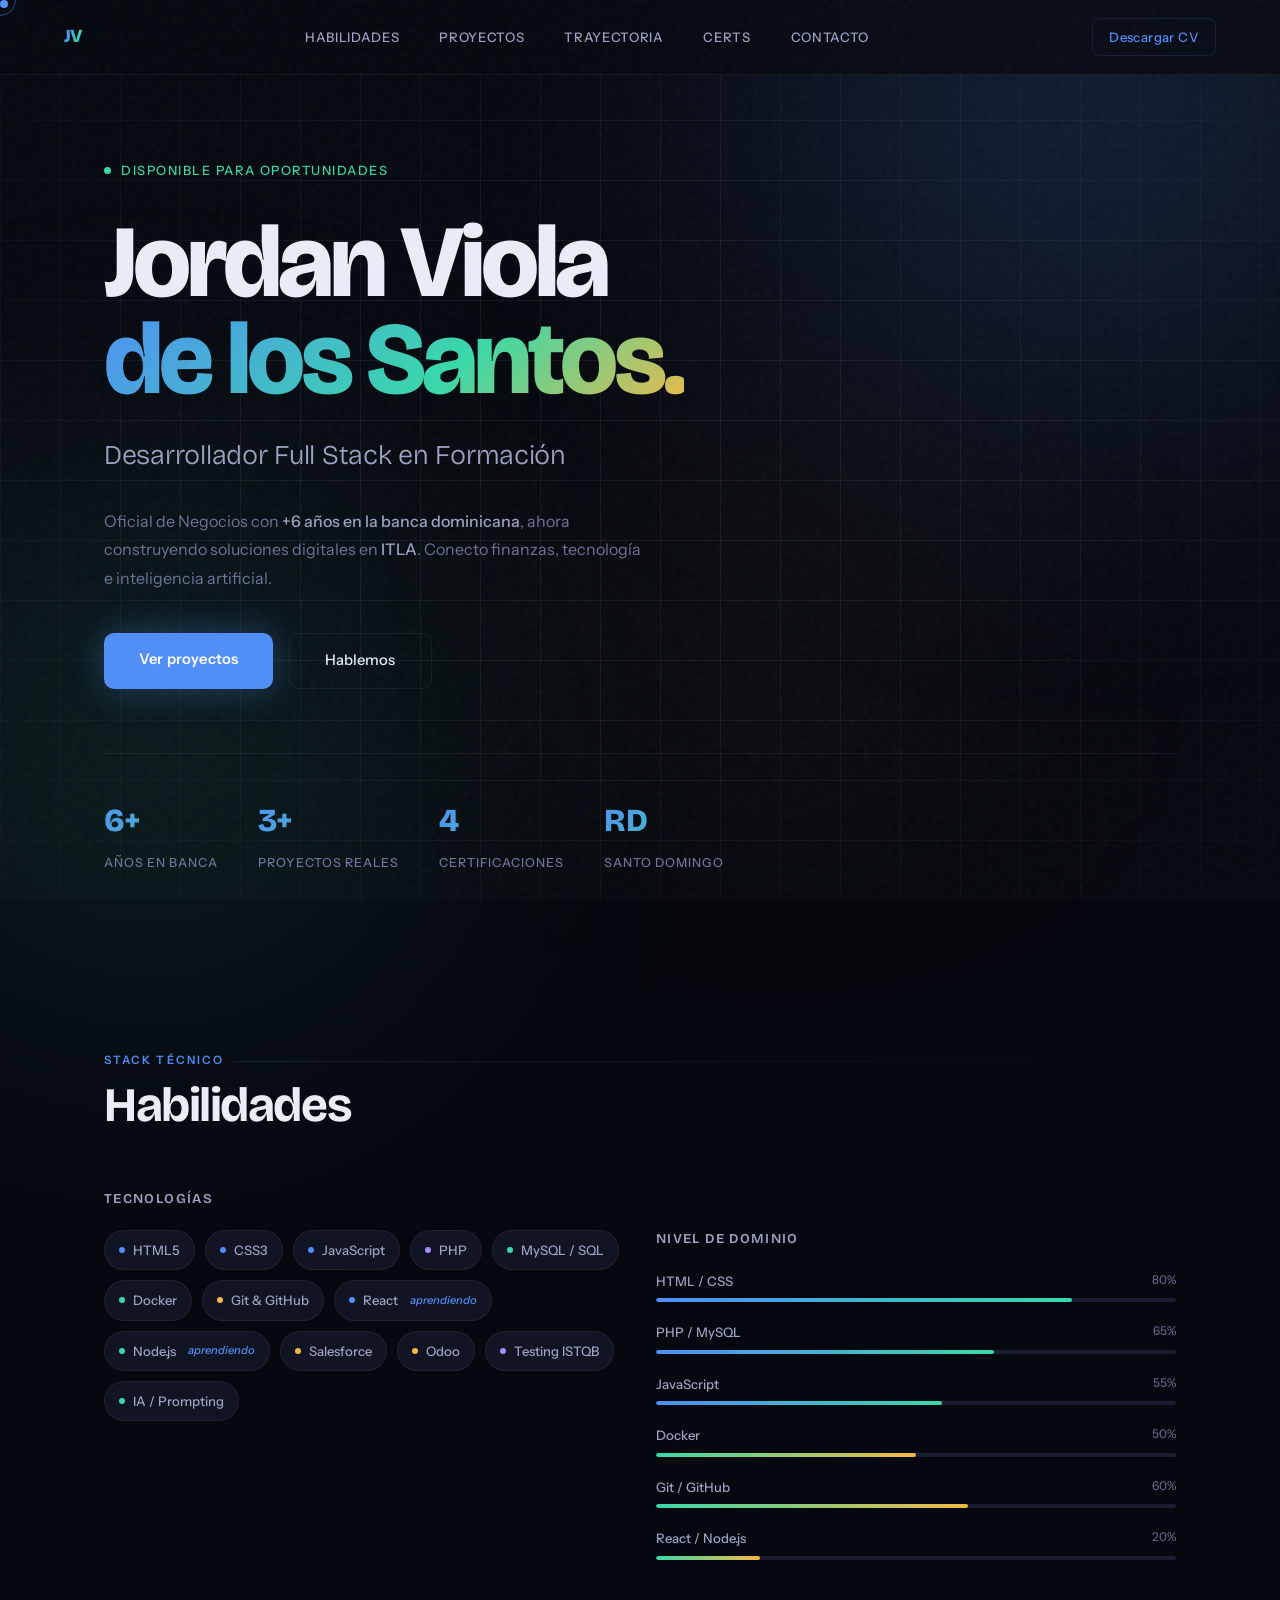
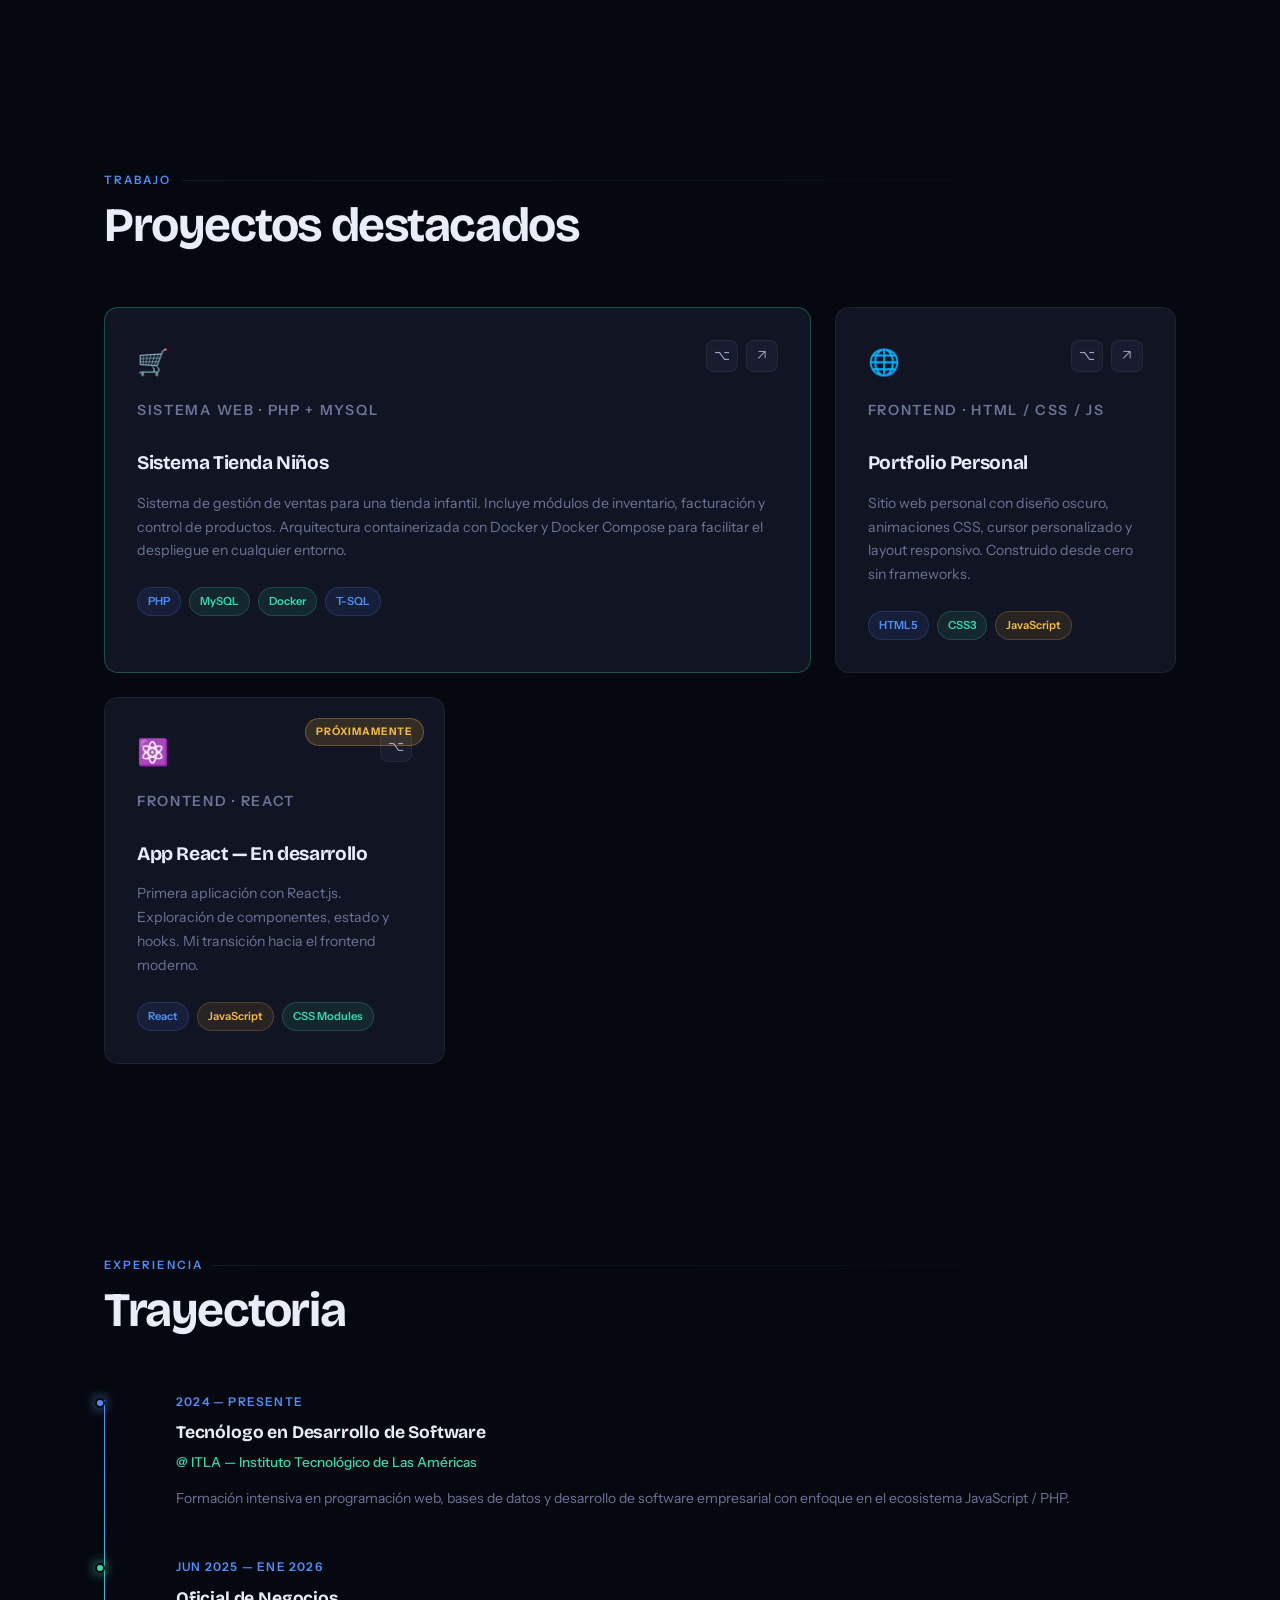
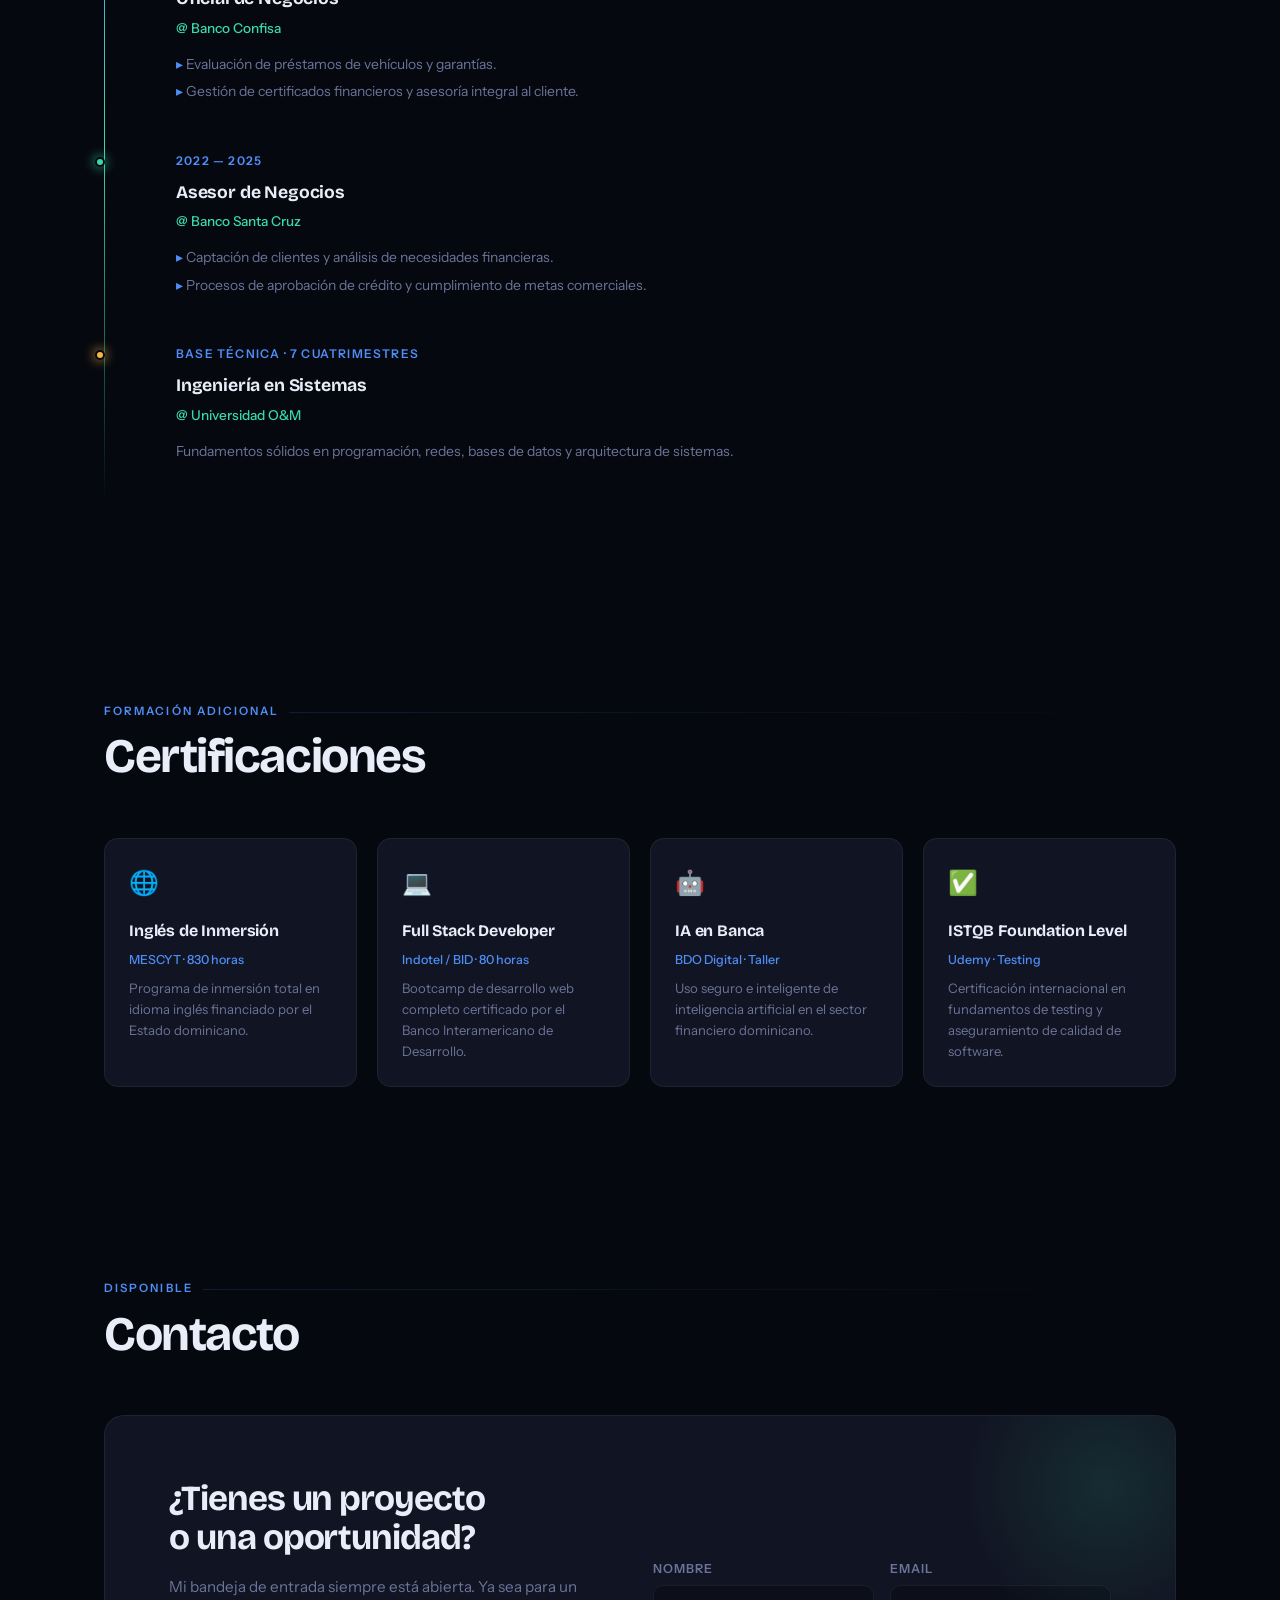
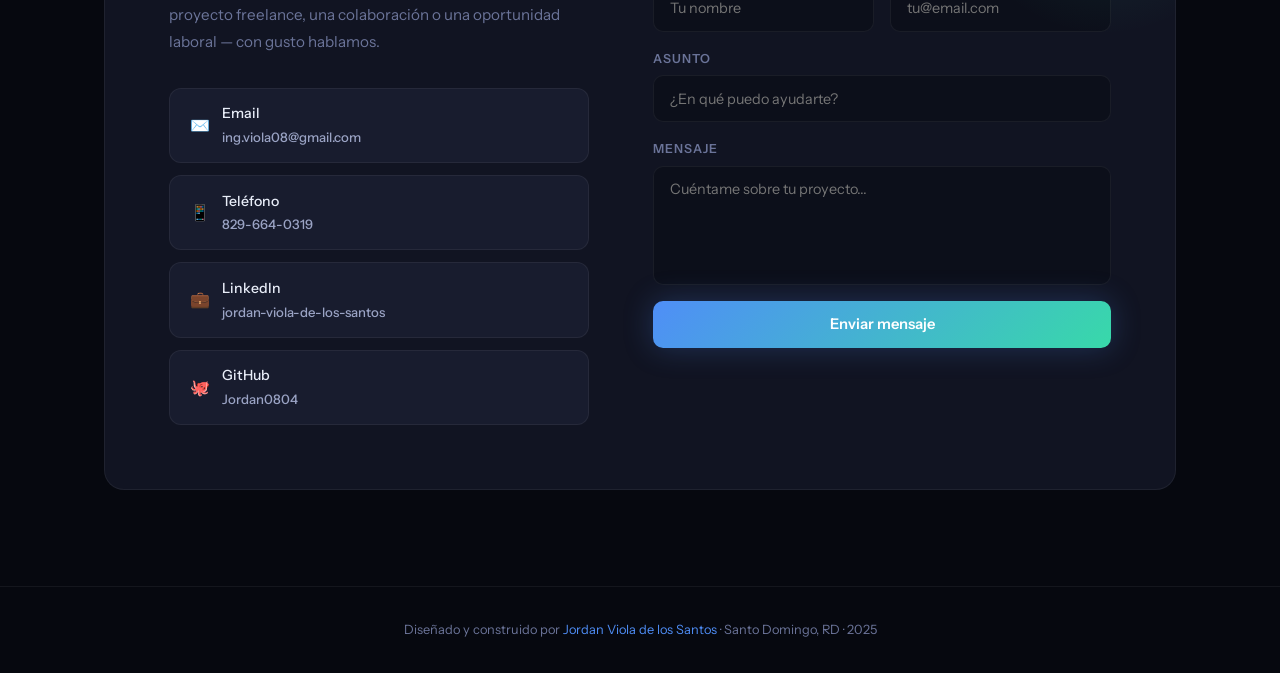
==== index.html @ 182621d2 "Subiendo mi landing page actualizada" ====
<!DOCTYPE html>
<html lang="es">
<head>
<meta charset="UTF-8">
<meta name="viewport" content="width=device-width, initial-scale=1.0">
<title>Jordan Viola | Full Stack Developer</title>
<link href="https://fonts.googleapis.com/css2?family=Bricolage+Grotesque:opsz,wght@12..96,300;12..96,400;12..96,600;12..96,700;12..96,800&family=Instrument+Sans:ital,wght@0,400;0,500;1,400&display=swap" rel="stylesheet">
<style>
*,*::before,*::after{margin:0;padding:0;box-sizing:border-box}

:root{
  --bg:#06080f;
  --bg2:#0c0f1a;
  --surface:#111422;
  --surface2:#181c2e;
  --accent:#4f8ef7;
  --accent2:#38d9a9;
  --gold:#f4b942;
  --text:#e8edf8;
  --muted:#6b7499;
  --muted2:#9aa3c4;
  --border:rgba(79,142,247,0.15);
  --border2:rgba(255,255,255,0.06);
  --fh:'Bricolage Grotesque',sans-serif;
  --fb:'Instrument Sans',sans-serif;
  --radius:14px;
}

html{scroll-behavior:smooth}
body{background:var(--bg);color:var(--text);font-family:var(--fb);font-size:16px;line-height:1.7;overflow-x:hidden;cursor:none}

/* CURSOR */
.cursor{position:fixed;width:8px;height:8px;background:var(--accent);border-radius:50%;pointer-events:none;z-index:9999;transition:transform 0.1s;mix-blend-mode:screen}
.cursor-ring{position:fixed;width:32px;height:32px;border:1px solid rgba(79,142,247,0.5);border-radius:50%;pointer-events:none;z-index:9998;transition:transform 0.12s,width 0.2s,height 0.2s,border-color 0.2s}
.cursor-ring.hovered{width:48px;height:48px;border-color:var(--accent2)}

/* SCROLL BAR */
::-webkit-scrollbar{width:3px}
::-webkit-scrollbar-track{background:var(--bg)}
::-webkit-scrollbar-thumb{background:var(--accent);border-radius:4px}

/* NOISE */
body::after{content:'';position:fixed;inset:0;background-image:url("data:image/svg+xml,%3Csvg viewBox='0 0 200 200' xmlns='http://www.w3.org/2000/svg'%3E%3Cfilter id='n'%3E%3CfeTurbulence type='fractalNoise' baseFrequency='0.75' numOctaves='4' stitchTiles='stitch'/%3E%3C/filter%3E%3Crect width='100%25' height='100%25' filter='url(%23n)' opacity='0.035'/%3E%3C/svg%3E");pointer-events:none;z-index:998}

/* GRID BG */
body::before{content:'';position:fixed;inset:0;background-image:linear-gradient(var(--border2) 1px,transparent 1px),linear-gradient(90deg,var(--border2) 1px,transparent 1px);background-size:60px 60px;pointer-events:none;z-index:0;mask-image:radial-gradient(ellipse 80% 80% at 50% 50%,black 40%,transparent 100%)}

/* GLOW */
.glow{position:fixed;border-radius:50%;filter:blur(140px);pointer-events:none;z-index:0;animation:gf 14s ease-in-out infinite}
.g1{width:600px;height:600px;background:rgba(79,142,247,0.18);top:-200px;right:-100px;animation-delay:0s}
.g2{width:500px;height:500px;background:rgba(56,217,169,0.12);bottom:-100px;left:-100px;animation-delay:-7s}
.g3{width:300px;height:300px;background:rgba(244,185,66,0.08);top:50%;left:50%;animation-delay:-3s}
@keyframes gf{0%,100%{transform:translateY(0) scale(1)}50%{transform:translateY(30px) scale(1.06)}}

/* PROGRESS */
#prog{position:fixed;top:0;left:0;height:2px;background:linear-gradient(90deg,var(--accent),var(--accent2));z-index:1000;transition:width 0.1s}

/* NAV */
nav{position:fixed;top:0;left:0;right:0;z-index:100;padding:1.1rem 4rem;display:flex;justify-content:space-between;align-items:center;background:rgba(6,8,15,0.75);backdrop-filter:blur(20px);border-bottom:1px solid var(--border2)}
.logo{font-family:var(--fh);font-weight:800;font-size:1.15rem;letter-spacing:-0.03em;background:linear-gradient(90deg,var(--accent),var(--accent2));-webkit-background-clip:text;-webkit-text-fill-color:transparent}
.nav-links{display:flex;gap:2.5rem;list-style:none}
.nav-links a{font-size:0.82rem;font-weight:500;color:var(--muted2);text-decoration:none;letter-spacing:0.05em;text-transform:uppercase;transition:color 0.2s;position:relative}
.nav-links a::after{content:'';position:absolute;bottom:-4px;left:0;width:0;height:1px;background:var(--accent2);transition:width 0.3s}
.nav-links a:hover{color:var(--text)}
.nav-links a:hover::after{width:100%}
.nav-cv{font-size:0.82rem;font-weight:500;color:var(--accent);text-decoration:none;border:1px solid var(--border);padding:7px 16px;border-radius:8px;transition:background 0.2s,border-color 0.2s;letter-spacing:0.03em}
.nav-cv:hover{background:rgba(79,142,247,0.1);border-color:var(--accent)}

/* HERO */
.hero{min-height:100vh;display:flex;flex-direction:column;justify-content:center;padding:10rem 4rem 5rem;position:relative;z-index:1;max-width:1200px;margin:0 auto}
.hero-eyebrow{display:inline-flex;align-items:center;gap:10px;font-size:0.8rem;font-weight:500;letter-spacing:0.12em;text-transform:uppercase;color:var(--accent2);margin-bottom:2rem;opacity:0;animation:fu 0.7s ease forwards 0.1s}
.dot{width:7px;height:7px;border-radius:50%;background:var(--accent2);animation:blink 2s ease infinite}
@keyframes blink{0%,100%{opacity:1}50%{opacity:0.2}}

.hero h1{font-family:var(--fh);font-size:clamp(3.5rem,8vw,6.5rem);font-weight:800;line-height:0.95;letter-spacing:-0.04em;margin-bottom:1.5rem;opacity:0;animation:fu 0.8s ease forwards 0.3s}
.hero h1 em{font-style:normal;background:linear-gradient(135deg,var(--accent) 0%,var(--accent2) 60%,var(--gold) 100%);-webkit-background-clip:text;-webkit-text-fill-color:transparent}
.hero h2{font-family:var(--fh);font-size:clamp(1.2rem,2.5vw,1.7rem);font-weight:300;color:var(--muted2);margin-bottom:1.75rem;letter-spacing:-0.01em;opacity:0;animation:fu 0.8s ease forwards 0.5s}
.hero-desc{font-size:1rem;color:var(--muted);max-width:540px;font-weight:400;line-height:1.8;margin-bottom:2.5rem;opacity:0;animation:fu 0.8s ease forwards 0.7s}
.hero-desc strong{color:var(--muted2);font-weight:500}
.hero-btns{display:flex;gap:1rem;flex-wrap:wrap;opacity:0;animation:fu 0.8s ease forwards 0.9s}
.btn-a{background:var(--accent);color:#fff;padding:0.9rem 2.2rem;border-radius:10px;text-decoration:none;font-weight:600;font-size:0.92rem;transition:transform 0.2s,box-shadow 0.2s;box-shadow:0 0 35px rgba(79,142,247,0.35);letter-spacing:0.01em}
.btn-a:hover{transform:translateY(-3px);box-shadow:0 0 50px rgba(79,142,247,0.55)}
.btn-b{background:transparent;color:var(--text);padding:0.9rem 2.2rem;border-radius:10px;text-decoration:none;font-weight:500;font-size:0.92rem;border:1px solid var(--border2);transition:border-color 0.2s,background 0.2s}
.btn-b:hover{border-color:var(--accent);background:rgba(79,142,247,0.07)}

/* COUNTER ROW */
.hero-stats{display:flex;gap:2.5rem;margin-top:4rem;padding-top:2.5rem;border-top:1px solid var(--border2);flex-wrap:wrap;opacity:0;animation:fu 0.8s ease forwards 1.1s}
.hstat-num{font-family:var(--fh);font-size:2rem;font-weight:800;background:linear-gradient(135deg,var(--accent),var(--accent2));-webkit-background-clip:text;-webkit-text-fill-color:transparent;display:block}
.hstat-label{font-size:0.78rem;color:var(--muted);text-transform:uppercase;letter-spacing:0.08em;font-weight:500}

@keyframes fu{from{opacity:0;transform:translateY(28px)}to{opacity:1;transform:translateY(0)}}

/* SECTION */
section{position:relative;z-index:1;max-width:1200px;margin:0 auto;padding:6rem 4rem}
.s-label{font-size:0.72rem;font-weight:600;letter-spacing:0.18em;text-transform:uppercase;color:var(--accent);margin-bottom:0.6rem;display:flex;align-items:center;gap:10px}
.s-label::after{content:'';flex:1;height:1px;background:linear-gradient(90deg,var(--border),transparent)}
.s-title{font-family:var(--fh);font-size:clamp(2rem,4vw,3rem);font-weight:700;letter-spacing:-0.03em;margin-bottom:3.5rem;line-height:1.05}

/* SKILLS */
.skills-wrap{display:grid;grid-template-columns:1fr 1fr;gap:2rem}
.skills-col h3{font-family:var(--fh);font-size:0.85rem;font-weight:600;letter-spacing:0.1em;text-transform:uppercase;color:var(--muted2);margin-bottom:1.25rem}
.skill-list{display:flex;flex-wrap:wrap;gap:10px}
.skill{display:flex;align-items:center;gap:8px;padding:8px 14px;border-radius:100px;background:var(--surface);border:1px solid var(--border2);font-size:0.82rem;font-weight:500;color:var(--muted2);transition:all 0.25s;opacity:0;transform:translateY(12px)}
.skill.visible{animation:fu 0.5s ease forwards}
.skill:hover{background:var(--surface2);border-color:var(--accent);color:var(--text);transform:translateY(-2px)}
.skill-dot{width:6px;height:6px;border-radius:50%;flex-shrink:0}
.dot-blue{background:var(--accent)}
.dot-green{background:var(--accent2)}
.dot-gold{background:var(--gold)}
.dot-purple{background:#a78bfa}
.skill-bar-wrap{margin-top:2.5rem}
.skill-bar-item{margin-bottom:1.2rem}
.skill-bar-top{display:flex;justify-content:space-between;margin-bottom:6px;font-size:0.82rem}
.skill-bar-name{color:var(--muted2);font-weight:500}
.skill-bar-pct{color:var(--muted);font-size:0.75rem}
.skill-bar-track{height:4px;background:var(--surface2);border-radius:4px;overflow:hidden}
.skill-bar-fill{height:100%;border-radius:4px;width:0;transition:width 1.2s cubic-bezier(0.4,0,0.2,1)}
.fill-blue{background:linear-gradient(90deg,var(--accent),var(--accent2))}
.fill-green{background:linear-gradient(90deg,var(--accent2),var(--gold))}

/* PROJECTS */
.projects-grid{display:grid;grid-template-columns:repeat(auto-fit,minmax(320px,1fr));gap:1.5rem}
.proj-card{background:var(--surface);border:1px solid var(--border2);border-radius:var(--radius);padding:2rem;position:relative;overflow:hidden;transition:border-color 0.3s,transform 0.3s;opacity:0;transform:translateY(20px)}
.proj-card.visible{animation:fu 0.6s ease forwards}
.proj-card::before{content:'';position:absolute;inset:0;background:linear-gradient(135deg,rgba(79,142,247,0.04),rgba(56,217,169,0.03));opacity:0;transition:opacity 0.3s}
.proj-card:hover{border-color:rgba(79,142,247,0.4);transform:translateY(-5px)}
.proj-card:hover::before{opacity:1}
.proj-card.featured{border-color:rgba(56,217,169,0.3);grid-column:span 2}
.proj-top{display:flex;justify-content:space-between;align-items:flex-start;margin-bottom:1rem}
.proj-icon{font-size:1.6rem}
.proj-links{display:flex;gap:8px}
.proj-link-btn{width:32px;height:32px;border-radius:8px;background:var(--surface2);border:1px solid var(--border2);display:flex;align-items:center;justify-content:center;text-decoration:none;font-size:0.9rem;color:var(--muted2);transition:all 0.2s}
.proj-link-btn:hover{background:var(--surface);border-color:var(--accent);color:var(--accent)}
.proj-type{font-size:0.7rem;font-weight:600;letter-spacing:0.12em;text-transform:uppercase;color:var(--accent2);margin-bottom:0.5rem}
.proj-card h3{font-family:var(--fh);font-size:1.2rem;font-weight:700;letter-spacing:-0.02em;margin-bottom:0.75rem}
.proj-card p{font-size:0.88rem;color:var(--muted);line-height:1.7;margin-bottom:1.5rem}
.proj-tags{display:flex;gap:8px;flex-wrap:wrap}
.ptag{font-size:0.7rem;font-weight:600;padding:4px 10px;border-radius:100px;background:rgba(79,142,247,0.1);color:var(--accent);border:1px solid rgba(79,142,247,0.2)}
.ptag.g{background:rgba(56,217,169,0.1);color:var(--accent2);border-color:rgba(56,217,169,0.2)}
.ptag.o{background:rgba(244,185,66,0.1);color:var(--gold);border-color:rgba(244,185,66,0.2)}
.proj-badge{position:absolute;top:1.25rem;right:1.25rem;font-size:0.65rem;font-weight:700;letter-spacing:0.1em;text-transform:uppercase;padding:4px 10px;border-radius:100px;background:rgba(244,185,66,0.15);color:var(--gold);border:1px solid rgba(244,185,66,0.3)}

/* TIMELINE */
.timeline{position:relative;padding-left:2rem}
.timeline::before{content:'';position:absolute;left:0;top:8px;bottom:8px;width:1px;background:linear-gradient(180deg,var(--accent),var(--accent2),transparent)}
.tl-item{position:relative;padding:0 0 3rem 2.5rem;opacity:0;transform:translateX(-16px)}
.tl-item.visible{animation:slideIn 0.6s ease forwards}
@keyframes slideIn{to{opacity:1;transform:translateX(0)}}
.tl-dot{position:absolute;left:-2.55rem;top:6px;width:10px;height:10px;border-radius:50%;background:var(--accent);box-shadow:0 0 12px var(--accent);border:2px solid var(--bg)}
.tl-date{font-size:0.75rem;font-weight:600;letter-spacing:0.1em;text-transform:uppercase;color:var(--accent);margin-bottom:0.4rem}
.tl-role{font-family:var(--fh);font-size:1.1rem;font-weight:700;letter-spacing:-0.01em;margin-bottom:0.15rem}
.tl-company{font-size:0.85rem;color:var(--accent2);font-weight:500;margin-bottom:0.75rem}
.tl-desc{font-size:0.87rem;color:var(--muted);line-height:1.7}
.tl-desc ul{list-style:none;display:flex;flex-direction:column;gap:4px}
.tl-desc ul li::before{content:'▸ ';color:var(--accent)}

/* CERTS */
.certs-grid{display:grid;grid-template-columns:repeat(auto-fit,minmax(240px,1fr));gap:1.25rem}
.cert-card{background:var(--surface);border:1px solid var(--border2);border-radius:var(--radius);padding:1.5rem;transition:border-color 0.25s,transform 0.25s;opacity:0;transform:translateY(16px)}
.cert-card.visible{animation:fu 0.5s ease forwards}
.cert-card:hover{border-color:rgba(244,185,66,0.4);transform:translateY(-3px)}
.cert-icon{font-size:1.5rem;margin-bottom:0.85rem;display:block}
.cert-card h3{font-family:var(--fh);font-size:1rem;font-weight:700;margin-bottom:0.3rem;letter-spacing:-0.01em}
.cert-meta{font-size:0.78rem;color:var(--accent);font-weight:500;margin-bottom:0.5rem}
.cert-desc{font-size:0.82rem;color:var(--muted);line-height:1.6}

/* CONTACT */
.contact-box{background:var(--surface);border:1px solid var(--border2);border-radius:20px;padding:4rem;display:grid;grid-template-columns:1fr 1fr;gap:4rem;align-items:center;position:relative;overflow:hidden}
.contact-box::before{content:'';position:absolute;top:-80px;right:-80px;width:300px;height:300px;background:radial-gradient(circle,rgba(56,217,169,0.12),transparent 70%);pointer-events:none}
.contact-left h2{font-family:var(--fh);font-size:2.2rem;font-weight:700;letter-spacing:-0.03em;margin-bottom:1rem;line-height:1.1}
.contact-left p{color:var(--muted);font-size:0.95rem;line-height:1.8;margin-bottom:2rem}
.contact-chips{display:flex;flex-direction:column;gap:12px}
.chip{display:flex;align-items:center;gap:12px;padding:0.85rem 1.25rem;border-radius:12px;background:var(--surface2);border:1px solid var(--border2);color:var(--text);text-decoration:none;font-size:0.88rem;font-weight:500;transition:all 0.22s}
.chip:hover{border-color:var(--accent);background:rgba(79,142,247,0.08);transform:translateX(4px)}
.chip-icon{font-size:1rem;min-width:20px}
.chip-val{color:var(--muted2);font-size:0.82rem}
.contact-form{display:flex;flex-direction:column;gap:1rem}
.form-group{display:flex;flex-direction:column;gap:6px}
.form-group label{font-size:0.78rem;font-weight:600;letter-spacing:0.08em;text-transform:uppercase;color:var(--muted)}
.form-group input,.form-group textarea{background:var(--bg2);border:1px solid var(--border2);border-radius:10px;padding:0.85rem 1rem;color:var(--text);font-family:var(--fb);font-size:0.9rem;outline:none;transition:border-color 0.2s,box-shadow 0.2s;resize:none}
.form-group input:focus,.form-group textarea:focus{border-color:var(--accent);box-shadow:0 0 0 3px rgba(79,142,247,0.12)}
.form-row{display:grid;grid-template-columns:1fr 1fr;gap:1rem}
.btn-send{background:linear-gradient(135deg,var(--accent),var(--accent2));color:#fff;border:none;padding:0.9rem 2rem;border-radius:10px;font-family:var(--fb);font-size:0.92rem;font-weight:600;cursor:none;transition:transform 0.2s,box-shadow 0.2s;box-shadow:0 0 30px rgba(79,142,247,0.25)}
.btn-send:hover{transform:translateY(-2px);box-shadow:0 0 45px rgba(79,142,247,0.4)}

/* FOOTER */
footer{position:relative;z-index:1;text-align:center;padding:2rem 4rem;border-top:1px solid var(--border2);color:var(--muted);font-size:0.8rem}
footer span{color:var(--accent)}

/* MOBILE NAV */
.hamburger{display:none;flex-direction:column;gap:5px;cursor:none;padding:4px}
.hamburger span{width:22px;height:1.5px;background:var(--text);transition:all 0.3s}
.mobile-menu{display:none;position:fixed;inset:0;background:rgba(6,8,15,0.98);z-index:90;flex-direction:column;align-items:center;justify-content:center;gap:2rem}
.mobile-menu.open{display:flex}
.mobile-menu a{font-family:var(--fh);font-size:2rem;font-weight:700;color:var(--text);text-decoration:none;transition:color 0.2s}
.mobile-menu a:hover{color:var(--accent2)}

@media(max-width:900px){
  nav{padding:1rem 1.5rem}
  .nav-links,.nav-cv{display:none}
  .hamburger{display:flex}
  .hero,section{padding-left:1.5rem;padding-right:1.5rem}
  .hero{padding-top:8rem}
  .skills-wrap{grid-template-columns:1fr}
  .proj-card.featured{grid-column:span 1}
  .contact-box{grid-template-columns:1fr;padding:2rem}
  .form-row{grid-template-columns:1fr}
  .hero-stats{gap:1.5rem}
}
</style>
</head>
<body>

<div class="cursor" id="cur"></div>
<div class="cursor-ring" id="ring"></div>
<div id="prog"></div>
<div class="glow g1"></div>
<div class="glow g2"></div>
<div class="glow g3"></div>

<!-- NAV -->
<nav>
  <div class="logo">JV</div>
  <ul class="nav-links">
    <li><a href="#habilidades">Habilidades</a></li>
    <li><a href="#proyectos">Proyectos</a></li>
    <li><a href="#trayectoria">Trayectoria</a></li>
    <li><a href="#certificaciones">Certs</a></li>
    <li><a href="#contacto">Contacto</a></li>
  </ul>
  <a href="./Curriculum_Jordan_Viola_1.pdf" target="_blank" class="nav-cv">Descargar CV</a>
  <div class="hamburger" id="ham" onclick="toggleMenu()">
    <span></span><span></span><span></span>
  </div>
</nav>

<div class="mobile-menu" id="mob">
  <a href="#habilidades" onclick="toggleMenu()">Habilidades</a>
  <a href="#proyectos" onclick="toggleMenu()">Proyectos</a>
  <a href="#trayectoria" onclick="toggleMenu()">Trayectoria</a>
  <a href="#certificaciones" onclick="toggleMenu()">Certifcaciones</a>
  <a href="#contacto" onclick="toggleMenu()">Contacto</a>
</div>

<!-- HERO -->
<div class="hero">
  <div class="hero-eyebrow"><span class="dot"></span>Disponible para oportunidades</div>
  <h1>Jordan Viola<br><em>de los Santos.</em></h1>
  <h2>Desarrollador Full Stack en Formación</h2>
  <p class="hero-desc">
    Oficial de Negocios con <strong>+6 años en la banca dominicana</strong>, ahora construyendo soluciones digitales en <strong>ITLA</strong>. Conecto finanzas, tecnología e inteligencia artificial.
  </p>
  <div class="hero-btns">
    <a href="#proyectos" class="btn-a">Ver proyectos</a>
    <a href="#contacto" class="btn-b">Hablemos</a>
  </div>
  <div class="hero-stats">
    <div><span class="hstat-num">6+</span><span class="hstat-label">Años en banca</span></div>
    <div><span class="hstat-num">3+</span><span class="hstat-label">Proyectos reales</span></div>
    <div><span class="hstat-num">4</span><span class="hstat-label">Certificaciones</span></div>
    <div><span class="hstat-num">RD</span><span class="hstat-label">Santo Domingo</span></div>
  </div>
</div>

<!-- HABILIDADES -->
<section id="habilidades">
  <p class="s-label">Stack técnico</p>
  <h2 class="s-title">Habilidades</h2>
  <div class="skills-wrap">
    <div>
      <div class="skills-col"><h3>Tecnologías</h3>
        <div class="skill-list">
          <div class="skill"><span class="skill-dot dot-blue"></span>HTML5</div>
          <div class="skill"><span class="skill-dot dot-blue"></span>CSS3</div>
          <div class="skill"><span class="skill-dot dot-blue"></span>JavaScript</div>
          <div class="skill"><span class="skill-dot dot-purple"></span>PHP</div>
          <div class="skill"><span class="skill-dot dot-green"></span>MySQL / SQL</div>
          <div class="skill"><span class="skill-dot dot-green"></span>Docker</div>
          <div class="skill"><span class="skill-dot dot-gold"></span>Git &amp; GitHub</div>
          <div class="skill"><span class="skill-dot dot-blue"></span>React <em style="font-size:0.7rem;color:var(--accent);margin-left:4px">aprendiendo</em></div>
          <div class="skill"><span class="skill-dot dot-green"></span>Node.js <em style="font-size:0.7rem;color:var(--accent);margin-left:4px">aprendiendo</em></div>
          <div class="skill"><span class="skill-dot dot-gold"></span>Salesforce</div>
          <div class="skill"><span class="skill-dot dot-gold"></span>Odoo</div>
          <div class="skill"><span class="skill-dot dot-purple"></span>Testing ISTQB</div>
          <div class="skill"><span class="skill-dot dot-green"></span>IA / Prompting</div>
        </div>
      </div>
    </div>
    <div>
      <div class="skill-bar-wrap">
        <h3 style="font-family:var(--fh);font-size:0.85rem;font-weight:600;letter-spacing:0.1em;text-transform:uppercase;color:var(--muted2);margin-bottom:1.25rem">Nivel de dominio</h3>
        <div class="skill-bar-item">
          <div class="skill-bar-top"><span class="skill-bar-name">HTML / CSS</span><span class="skill-bar-pct">80%</span></div>
          <div class="skill-bar-track"><div class="skill-bar-fill fill-blue" data-w="80"></div></div>
        </div>
        <div class="skill-bar-item">
          <div class="skill-bar-top"><span class="skill-bar-name">PHP / MySQL</span><span class="skill-bar-pct">65%</span></div>
          <div class="skill-bar-track"><div class="skill-bar-fill fill-blue" data-w="65"></div></div>
        </div>
        <div class="skill-bar-item">
          <div class="skill-bar-top"><span class="skill-bar-name">JavaScript</span><span class="skill-bar-pct">55%</span></div>
          <div class="skill-bar-track"><div class="skill-bar-fill fill-blue" data-w="55"></div></div>
        </div>
        <div class="skill-bar-item">
          <div class="skill-bar-top"><span class="skill-bar-name">Docker</span><span class="skill-bar-pct">50%</span></div>
          <div class="skill-bar-track"><div class="skill-bar-fill fill-green" data-w="50"></div></div>
        </div>
        <div class="skill-bar-item">
          <div class="skill-bar-top"><span class="skill-bar-name">Git / GitHub</span><span class="skill-bar-pct">60%</span></div>
          <div class="skill-bar-track"><div class="skill-bar-fill fill-green" data-w="60"></div></div>
        </div>
        <div class="skill-bar-item">
          <div class="skill-bar-top"><span class="skill-bar-name">React / Node.js</span><span class="skill-bar-pct">20%</span></div>
          <div class="skill-bar-track"><div class="skill-bar-fill fill-green" data-w="20"></div></div>
        </div>
      </div>
    </div>
  </div>
</section>

<!-- PROYECTOS -->
<section id="proyectos">
  <p class="s-label">Trabajo</p>
  <h2 class="s-title">Proyectos destacados</h2>
  <div class="projects-grid">

    <div class="proj-card featured">
      <div class="proj-top">
        <span class="proj-icon">🛒</span>
        <div class="proj-links">
          <a href="https://github.com/Jordan0804/sistema-tienda-ninos" target="_blank" class="proj-link-btn" title="GitHub">⌥</a>
          <a href="https://github.com/Jordan0804/sistema-tienda-ninos" target="_blank" class="proj-link-btn" title="Ver">↗</a>
        </div>
      </div>
      <p class="proj-type">Sistema web · PHP + MySQL</p>
      <h3>Sistema Tienda Niños</h3>
      <p>Sistema de gestión de ventas para una tienda infantil. Incluye módulos de inventario, facturación y control de productos. Arquitectura containerizada con Docker y Docker Compose para facilitar el despliegue en cualquier entorno.</p>
      <div class="proj-tags">
        <span class="ptag">PHP</span>
        <span class="ptag g">MySQL</span>
        <span class="ptag g">Docker</span>
        <span class="ptag">T-SQL</span>
      </div>
    </div>

    <div class="proj-card">
      <div class="proj-top">
        <span class="proj-icon">🌐</span>
        <div class="proj-links">
          <a href="https://github.com/Jordan0804/Jordan0804" target="_blank" class="proj-link-btn">⌥</a>
          <a href="https://jordan0804.github.io/Jordan0804/assets/index.html" target="_blank" class="proj-link-btn">↗</a>
        </div>
      </div>
      <p class="proj-type">Frontend · HTML / CSS / JS</p>
      <h3>Portfolio Personal</h3>
      <p>Sitio web personal con diseño oscuro, animaciones CSS, cursor personalizado y layout responsivo. Construido desde cero sin frameworks.</p>
      <div class="proj-tags">
        <span class="ptag">HTML5</span>
        <span class="ptag g">CSS3</span>
        <span class="ptag o">JavaScript</span>
      </div>
    </div>

    <div class="proj-card">
      <div class="proj-badge">Próximamente</div>
      <div class="proj-top">
        <span class="proj-icon">⚛️</span>
        <div class="proj-links">
          <a href="https://github.com/Jordan0804" target="_blank" class="proj-link-btn">⌥</a>
        </div>
      </div>
      <p class="proj-type">Frontend · React</p>
      <h3>App React — En desarrollo</h3>
      <p>Primera aplicación con React.js. Exploración de componentes, estado y hooks. Mi transición hacia el frontend moderno.</p>
      <div class="proj-tags">
        <span class="ptag">React</span>
        <span class="ptag o">JavaScript</span>
        <span class="ptag g">CSS Modules</span>
      </div>
    </div>

  </div>
</section>

<!-- TRAYECTORIA -->
<section id="trayectoria">
  <p class="s-label">Experiencia</p>
  <h2 class="s-title">Trayectoria</h2>
  <div class="timeline">

    <div class="tl-item">
      <div class="tl-dot"></div>
      <div class="tl-date">2024 — Presente</div>
      <div class="tl-role">Tecnólogo en Desarrollo de Software</div>
      <div class="tl-company">@ ITLA — Instituto Tecnológico de Las Américas</div>
      <div class="tl-desc">Formación intensiva en programación web, bases de datos y desarrollo de software empresarial con enfoque en el ecosistema JavaScript / PHP.</div>
    </div>

    <div class="tl-item">
      <div class="tl-dot" style="background:var(--accent2);box-shadow:0 0 12px var(--accent2)"></div>
      <div class="tl-date">Jun 2025 — Ene 2026</div>
      <div class="tl-role">Oficial de Negocios</div>
      <div class="tl-company">@ Banco Confisa</div>
      <div class="tl-desc">
        <ul>
          <li>Evaluación de préstamos de vehículos y garantías.</li>
          <li>Gestión de certificados financieros y asesoría integral al cliente.</li>
        </ul>
      </div>
    </div>

    <div class="tl-item">
      <div class="tl-dot" style="background:var(--accent2);box-shadow:0 0 12px var(--accent2)"></div>
      <div class="tl-date">2022 — 2025</div>
      <div class="tl-role">Asesor de Negocios</div>
      <div class="tl-company">@ Banco Santa Cruz</div>
      <div class="tl-desc">
        <ul>
          <li>Captación de clientes y análisis de necesidades financieras.</li>
          <li>Procesos de aprobación de crédito y cumplimiento de metas comerciales.</li>
        </ul>
      </div>
    </div>

    <div class="tl-item">
      <div class="tl-dot" style="background:var(--gold);box-shadow:0 0 12px var(--gold)"></div>
      <div class="tl-date">Base técnica · 7 cuatrimestres</div>
      <div class="tl-role">Ingeniería en Sistemas</div>
      <div class="tl-company">@ Universidad O&amp;M</div>
      <div class="tl-desc">Fundamentos sólidos en programación, redes, bases de datos y arquitectura de sistemas.</div>
    </div>

  </div>
</section>

<!-- CERTIFICACIONES -->
<section id="certificaciones">
  <p class="s-label">Formación adicional</p>
  <h2 class="s-title">Certificaciones</h2>
  <div class="certs-grid">

    <div class="cert-card">
      <span class="cert-icon">🌐</span>
      <h3>Inglés de Inmersión</h3>
      <div class="cert-meta">MESCYT · 830 horas</div>
      <p class="cert-desc">Programa de inmersión total en idioma inglés financiado por el Estado dominicano.</p>
    </div>

    <div class="cert-card">
      <span class="cert-icon">💻</span>
      <h3>Full Stack Developer</h3>
      <div class="cert-meta">Indotel / BID · 80 horas</div>
      <p class="cert-desc">Bootcamp de desarrollo web completo certificado por el Banco Interamericano de Desarrollo.</p>
    </div>

    <div class="cert-card">
      <span class="cert-icon">🤖</span>
      <h3>IA en Banca</h3>
      <div class="cert-meta">BDO Digital · Taller</div>
      <p class="cert-desc">Uso seguro e inteligente de inteligencia artificial en el sector financiero dominicano.</p>
    </div>

    <div class="cert-card">
      <span class="cert-icon">✅</span>
      <h3>ISTQB Foundation Level</h3>
      <div class="cert-meta">Udemy · Testing</div>
      <p class="cert-desc">Certificación internacional en fundamentos de testing y aseguramiento de calidad de software.</p>
    </div>

  </div>
</section>

<!-- CONTACTO -->
<section id="contacto">
  <p class="s-label">Disponible</p>
  <h2 class="s-title">Contacto</h2>
  <div class="contact-box">
    <div class="contact-left">
      <h2>¿Tienes un proyecto<br>o una oportunidad?</h2>
      <p>Mi bandeja de entrada siempre está abierta. Ya sea para un proyecto freelance, una colaboración o una oportunidad laboral — con gusto hablamos.</p>
      <div class="contact-chips">
        <a href="mailto:ing.viola08@gmail.com" class="chip"><span class="chip-icon">✉️</span><div><div>Email</div><div class="chip-val">ing.viola08@gmail.com</div></div></a>
        <a href="tel:+18296640319" class="chip"><span class="chip-icon">📱</span><div><div>Teléfono</div><div class="chip-val">829-664-0319</div></div></a>
        <a href="https://www.linkedin.com/in/jordan-viola-de-los-santos" target="_blank" class="chip"><span class="chip-icon">💼</span><div><div>LinkedIn</div><div class="chip-val">jordan-viola-de-los-santos</div></div></a>
        <a href="https://github.com/Jordan0804" target="_blank" class="chip"><span class="chip-icon">🐙</span><div><div>GitHub</div><div class="chip-val">Jordan0804</div></div></a>
      </div>
    </div>
    <form class="contact-form" onsubmit="sendForm(event)">
      <div class="form-row">
        <div class="form-group"><label>Nombre</label><input type="text" placeholder="Tu nombre" required></div>
        <div class="form-group"><label>Email</label><input type="email" placeholder="tu@email.com" required></div>
      </div>
      <div class="form-group"><label>Asunto</label><input type="text" placeholder="¿En qué puedo ayudarte?"></div>
      <div class="form-group"><label>Mensaje</label><textarea rows="5" placeholder="Cuéntame sobre tu proyecto..." required></textarea></div>
      <button type="submit" class="btn-send" id="sendBtn">Enviar mensaje</button>
    </form>
  </div>
</section>

<footer>
  <p>Diseñado y construido por <span>Jordan Viola de los Santos</span> · Santo Domingo, RD · 2025</p>
</footer>

<script>
// Cursor
const cur=document.getElementById('cur'),ring=document.getElementById('ring');
let mx=0,my=0,rx=0,ry=0;
document.addEventListener('mousemove',e=>{mx=e.clientX;my=e.clientY;cur.style.left=mx-4+'px';cur.style.top=my-4+'px'});
setInterval(()=>{rx+=(mx-rx)*0.12;ry+=(my-ry)*0.12;ring.style.left=rx-16+'px';ring.style.top=ry-16+'px'},16);
document.querySelectorAll('a,button,.proj-card,.cert-card,.skill,.chip').forEach(el=>{
  el.addEventListener('mouseenter',()=>ring.classList.add('hovered'));
  el.addEventListener('mouseleave',()=>ring.classList.remove('hovered'));
});

// Scroll progress
window.addEventListener('scroll',()=>{
  const pct=(window.scrollY/(document.body.scrollHeight-window.innerHeight))*100;
  document.getElementById('prog').style.width=pct+'%';
});

// Intersection observer
const obs=new IntersectionObserver(entries=>{
  entries.forEach((e,i)=>{
    if(e.isIntersecting){
      setTimeout(()=>e.target.classList.add('visible'),e.target.dataset.d||0);
      // animate bars
      e.target.querySelectorAll&&e.target.querySelectorAll('.skill-bar-fill').forEach(b=>{
        setTimeout(()=>{b.style.width=b.dataset.w+'%'},300);
      });
    }
  });
},{threshold:0.12});

document.querySelectorAll('.skill,.proj-card,.cert-card,.tl-item').forEach((el,i)=>{
  el.dataset.d=(i%4)*90;
  obs.observe(el);
});

// Animate bars on section visible
const barObs=new IntersectionObserver(entries=>{
  entries.forEach(e=>{
    if(e.isIntersecting){
      e.target.querySelectorAll('.skill-bar-fill').forEach(b=>{
        setTimeout(()=>{b.style.width=b.dataset.w+'%'},400);
      });
    }
  });
},{threshold:0.2});
document.querySelectorAll('#habilidades').forEach(s=>barObs.observe(s));

// Active nav
const secs=document.querySelectorAll('section[id]'),nls=document.querySelectorAll('.nav-links a');
window.addEventListener('scroll',()=>{
  let cur2='';
  secs.forEach(s=>{if(window.scrollY>=s.offsetTop-250)cur2=s.id});
  nls.forEach(a=>{
    if(a.getAttribute('href')==='#'+cur2){a.style.color='var(--text)';a.style.setProperty('--aw','100%')}
    else{a.style.color='';a.style.setProperty('--aw','0%')}
  });
});

// Mobile menu
function toggleMenu(){document.getElementById('mob').classList.toggle('open')}

// Form
function sendForm(e){
  e.preventDefault();
  const btn=document.getElementById('sendBtn');
  btn.textContent='¡Enviado! ✓';
  btn.style.background='var(--accent2)';
  setTimeout(()=>{btn.textContent='Enviar mensaje';btn.style.background='';e.target.reset()},3000);
}
</script>
</body>
</html>
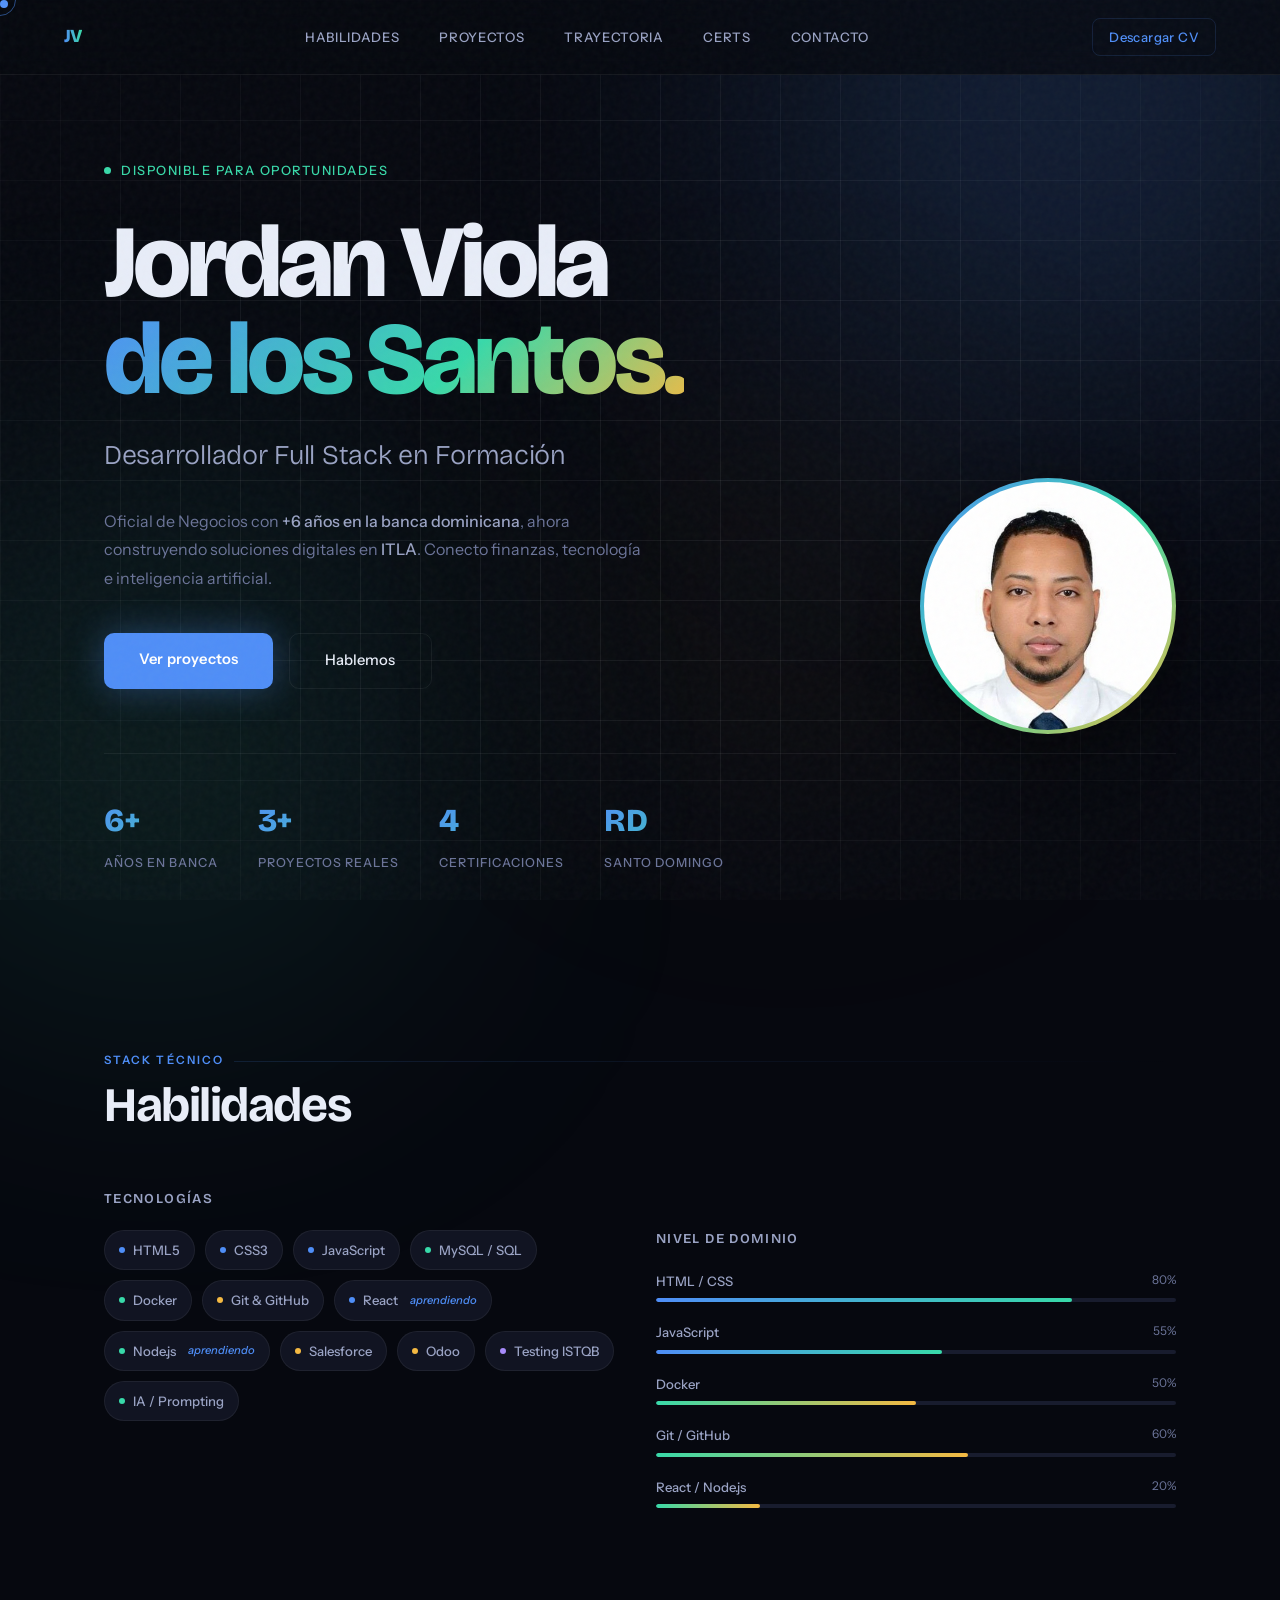
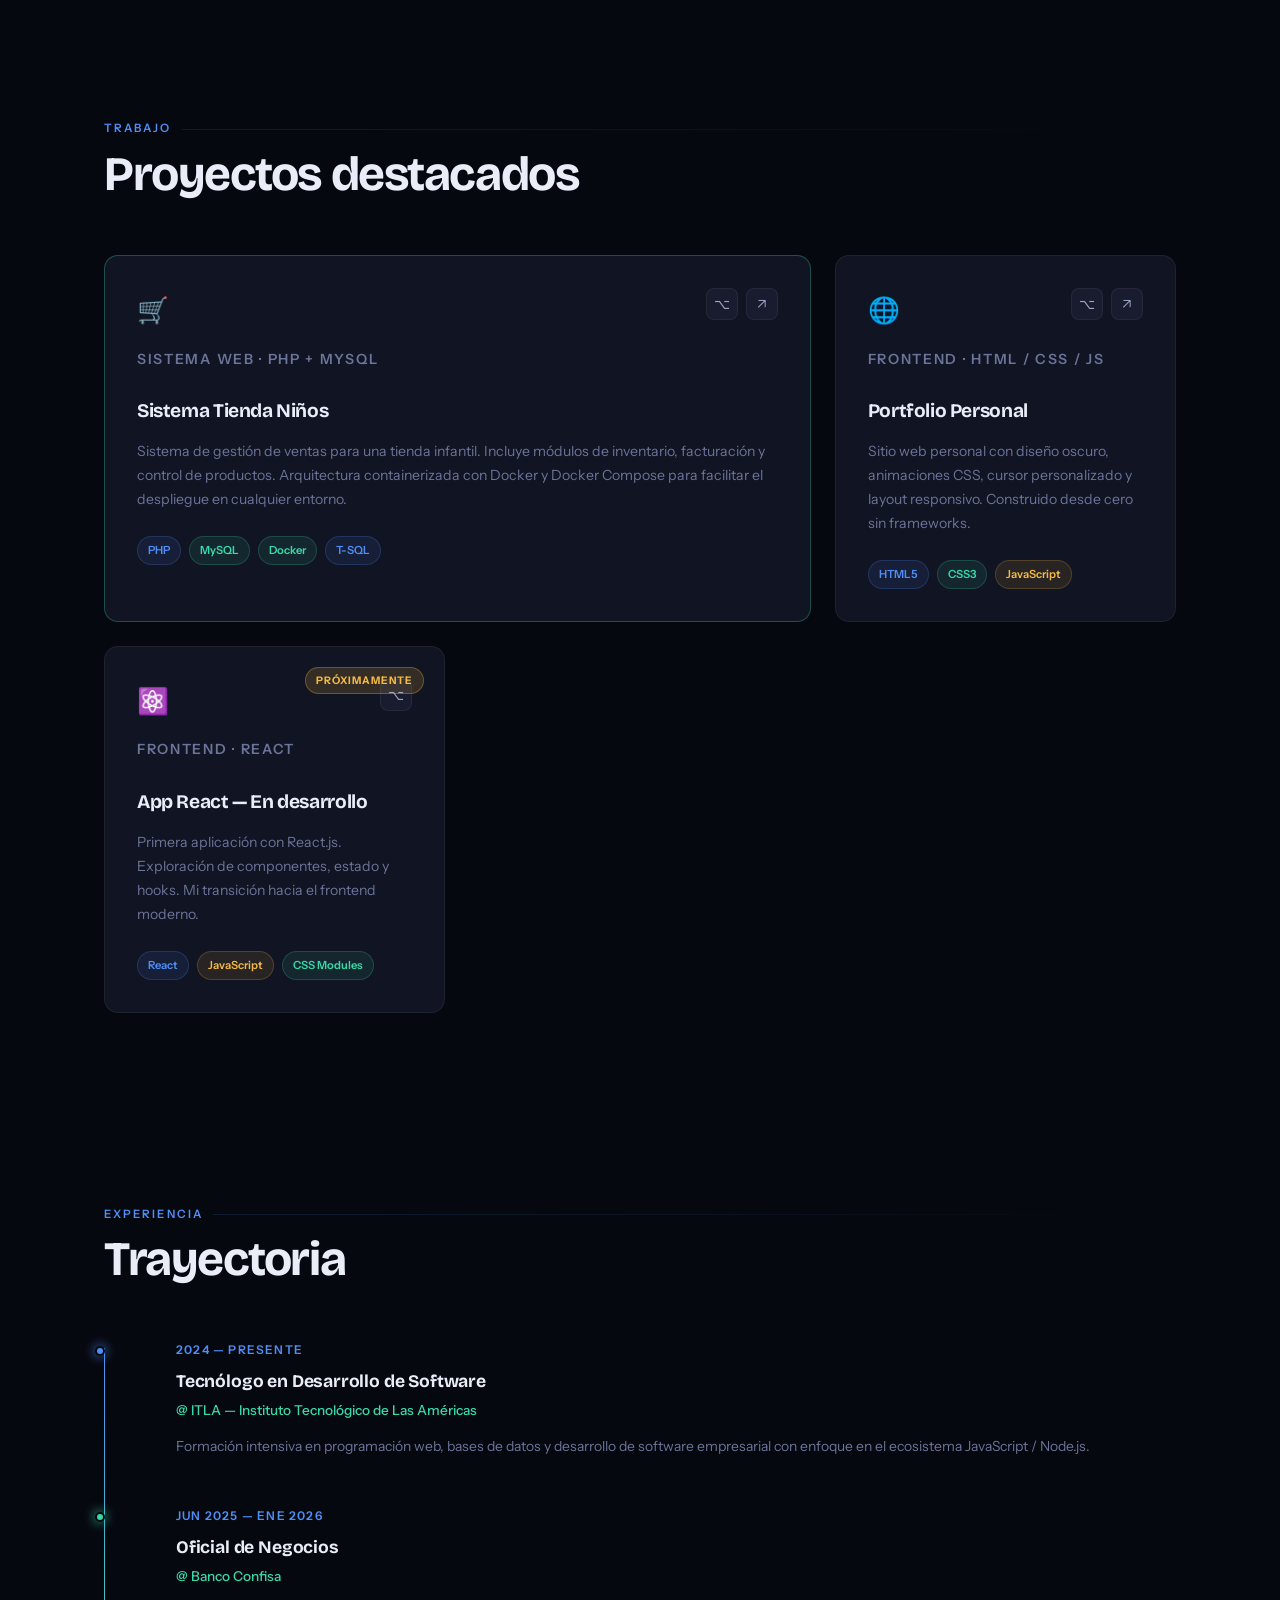
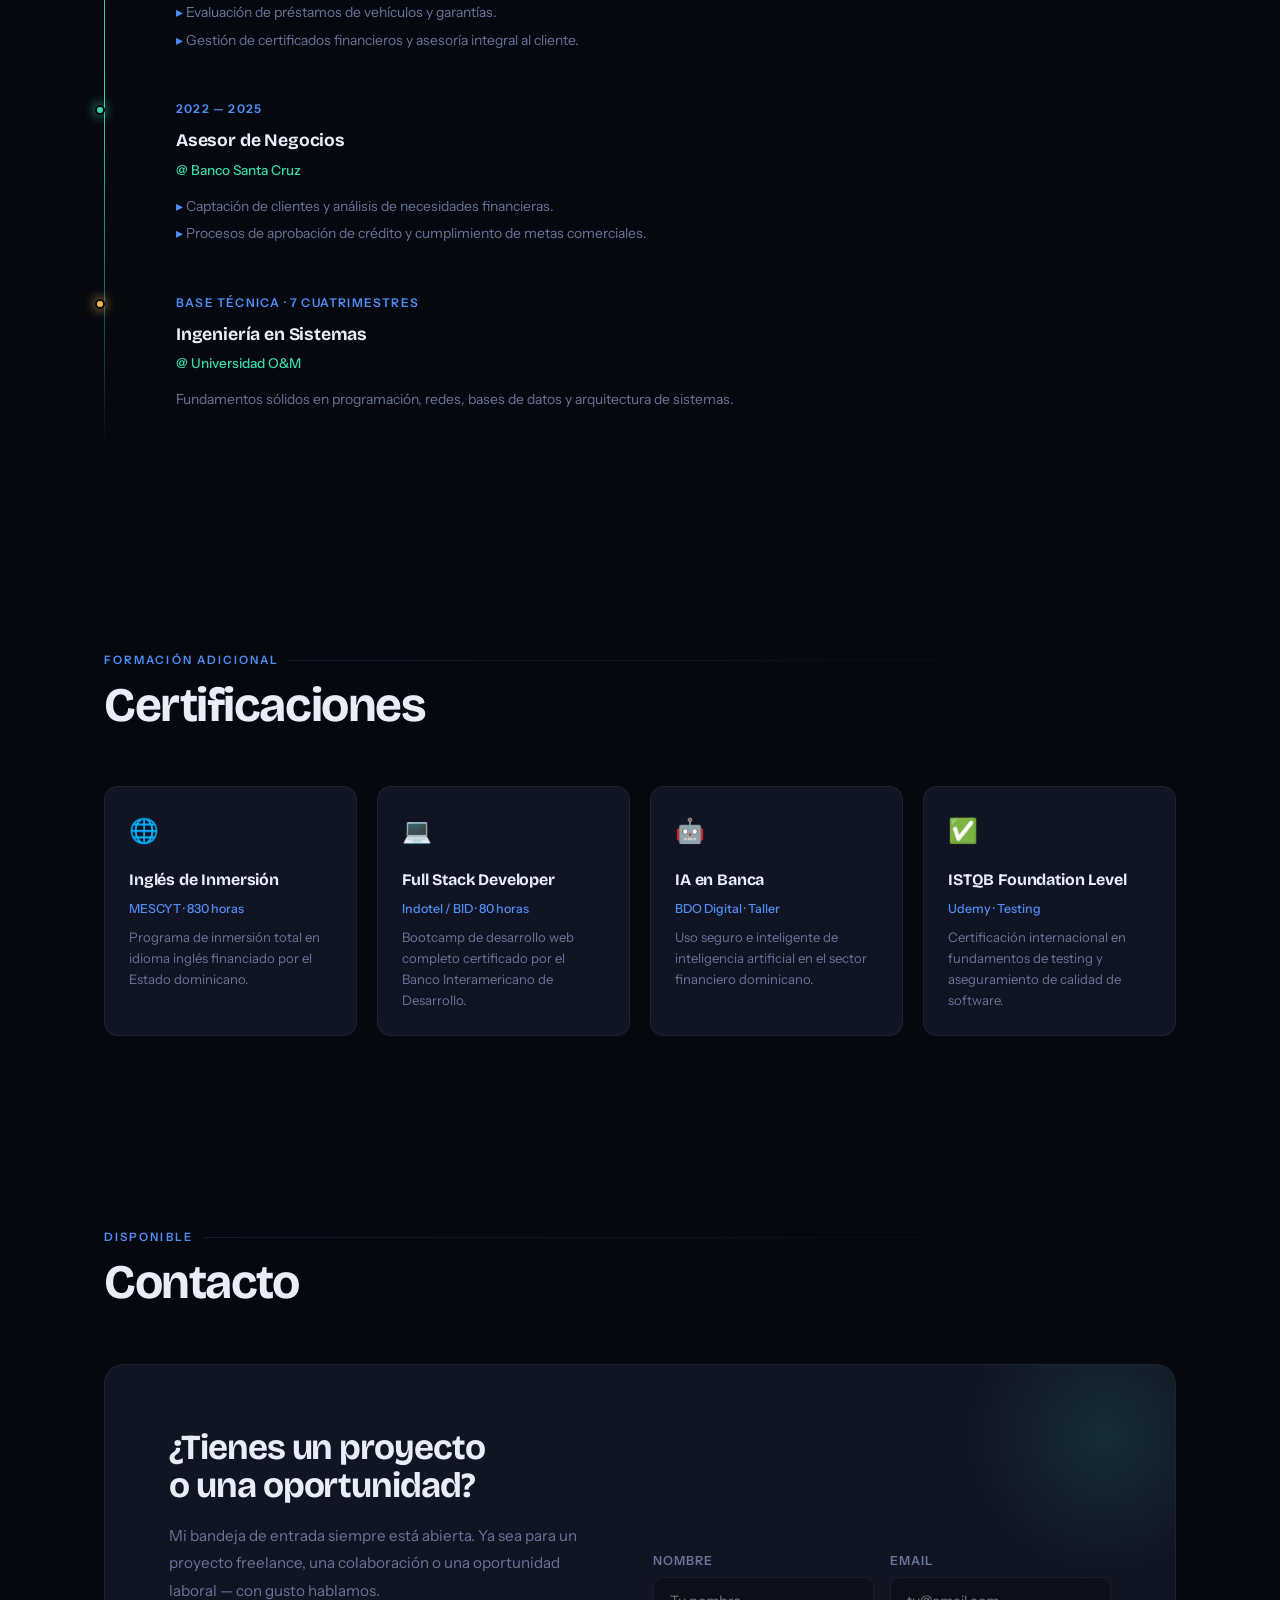
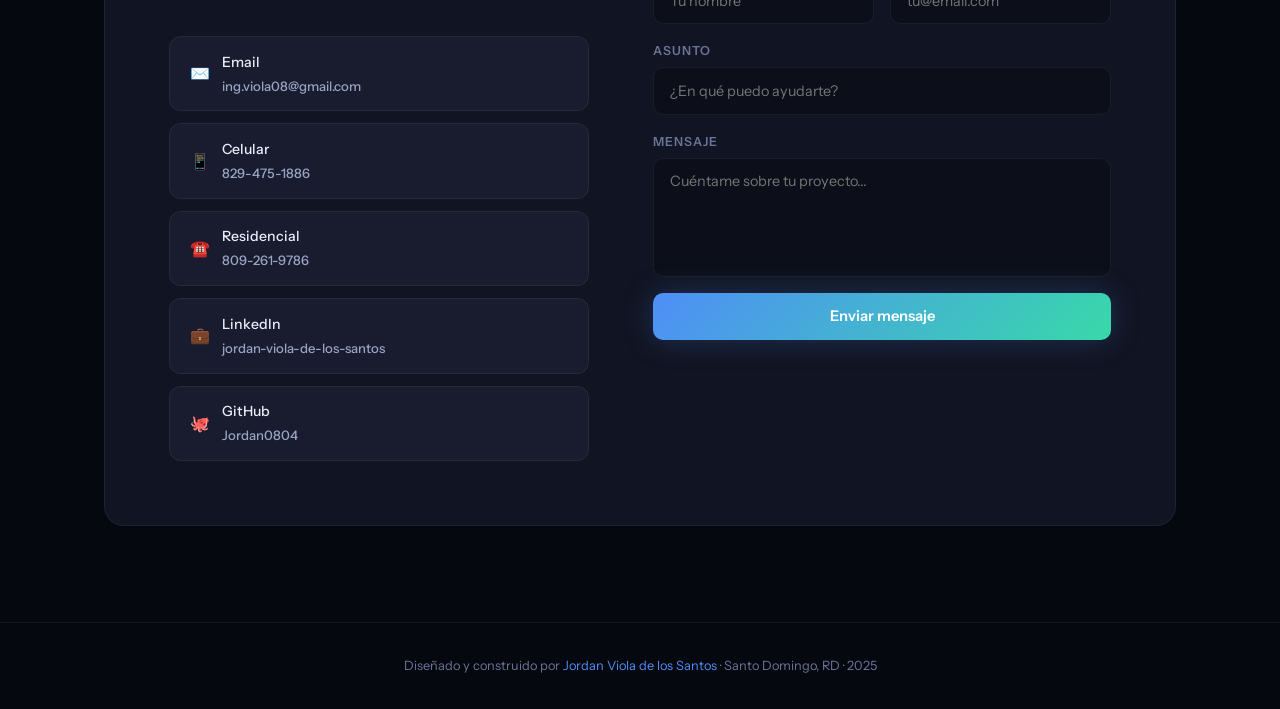
==== commit 88e00a01: "Actualizo landing: CV nuevo, telefonos, foto y sin PHP" ====
--- a/index.html
+++ b/index.html
@@ -195,6 +195,11 @@
 .mobile-menu a{font-family:var(--fh);font-size:2rem;font-weight:700;color:var(--text);text-decoration:none;transition:color 0.2s}
 .mobile-menu a:hover{color:var(--accent2)}
 
+.hero-photo{width:clamp(200px,20vw,260px);aspect-ratio:1;border-radius:50%;padding:4px;background:linear-gradient(135deg,var(--accent),var(--accent2),var(--gold));position:absolute;right:4rem;top:50%;transform:translateY(-50%);opacity:0;animation:fu 0.9s ease forwards 0.6s;box-shadow:0 20px 60px rgba(0,0,0,0.45)}
+.hero-photo img{width:100%;height:100%;border-radius:50%;object-fit:cover;display:block}
+@media(max-width:1099px){
+  .hero-photo{position:static;transform:none;width:130px;margin-bottom:1.75rem}
+}
 @media(max-width:900px){
   nav{padding:1rem 1.5rem}
   .nav-links,.nav-cv{display:none}
@@ -244,6 +249,7 @@
 
 <!-- HERO -->
 <div class="hero">
+  <div class="hero-photo"><img src="./Foto_Jordan.jpg" alt="Jordan Viola de los Santos" width="480" height="480"></div>
   <div class="hero-eyebrow"><span class="dot"></span>Disponible para oportunidades</div>
   <h1>Jordan Viola<br><em>de los Santos.</em></h1>
   <h2>Desarrollador Full Stack en Formación</h2>
@@ -273,7 +279,6 @@
           <div class="skill"><span class="skill-dot dot-blue"></span>HTML5</div>
           <div class="skill"><span class="skill-dot dot-blue"></span>CSS3</div>
           <div class="skill"><span class="skill-dot dot-blue"></span>JavaScript</div>
-          <div class="skill"><span class="skill-dot dot-purple"></span>PHP</div>
           <div class="skill"><span class="skill-dot dot-green"></span>MySQL / SQL</div>
           <div class="skill"><span class="skill-dot dot-green"></span>Docker</div>
           <div class="skill"><span class="skill-dot dot-gold"></span>Git &amp; GitHub</div>
@@ -294,10 +299,6 @@
           <div class="skill-bar-track"><div class="skill-bar-fill fill-blue" data-w="80"></div></div>
         </div>
         <div class="skill-bar-item">
-          <div class="skill-bar-top"><span class="skill-bar-name">PHP / MySQL</span><span class="skill-bar-pct">65%</span></div>
-          <div class="skill-bar-track"><div class="skill-bar-fill fill-blue" data-w="65"></div></div>
-        </div>
-        <div class="skill-bar-item">
           <div class="skill-bar-top"><span class="skill-bar-name">JavaScript</span><span class="skill-bar-pct">55%</span></div>
           <div class="skill-bar-track"><div class="skill-bar-fill fill-blue" data-w="55"></div></div>
         </div>
@@ -393,7 +394,7 @@
       <div class="tl-date">2024 — Presente</div>
       <div class="tl-role">Tecnólogo en Desarrollo de Software</div>
       <div class="tl-company">@ ITLA — Instituto Tecnológico de Las Américas</div>
-      <div class="tl-desc">Formación intensiva en programación web, bases de datos y desarrollo de software empresarial con enfoque en el ecosistema JavaScript / PHP.</div>
+      <div class="tl-desc">Formación intensiva en programación web, bases de datos y desarrollo de software empresarial con enfoque en el ecosistema JavaScript / Node.js.</div>
     </div>
 
     <div class="tl-item">
@@ -480,7 +481,8 @@
       <p>Mi bandeja de entrada siempre está abierta. Ya sea para un proyecto freelance, una colaboración o una oportunidad laboral — con gusto hablamos.</p>
       <div class="contact-chips">
         <a href="mailto:ing.viola08@gmail.com" class="chip"><span class="chip-icon">✉️</span><div><div>Email</div><div class="chip-val">ing.viola08@gmail.com</div></div></a>
-        <a href="tel:+18296640319" class="chip"><span class="chip-icon">📱</span><div><div>Teléfono</div><div class="chip-val">829-664-0319</div></div></a>
+        <a href="tel:+18294751886" class="chip"><span class="chip-icon">📱</span><div><div>Celular</div><div class="chip-val">829-475-1886</div></div></a>
+        <a href="tel:+18092619786" class="chip"><span class="chip-icon">☎️</span><div><div>Residencial</div><div class="chip-val">809-261-9786</div></div></a>
         <a href="https://www.linkedin.com/in/jordan-viola-de-los-santos" target="_blank" class="chip"><span class="chip-icon">💼</span><div><div>LinkedIn</div><div class="chip-val">jordan-viola-de-los-santos</div></div></a>
         <a href="https://github.com/Jordan0804" target="_blank" class="chip"><span class="chip-icon">🐙</span><div><div>GitHub</div><div class="chip-val">Jordan0804</div></div></a>
       </div>
